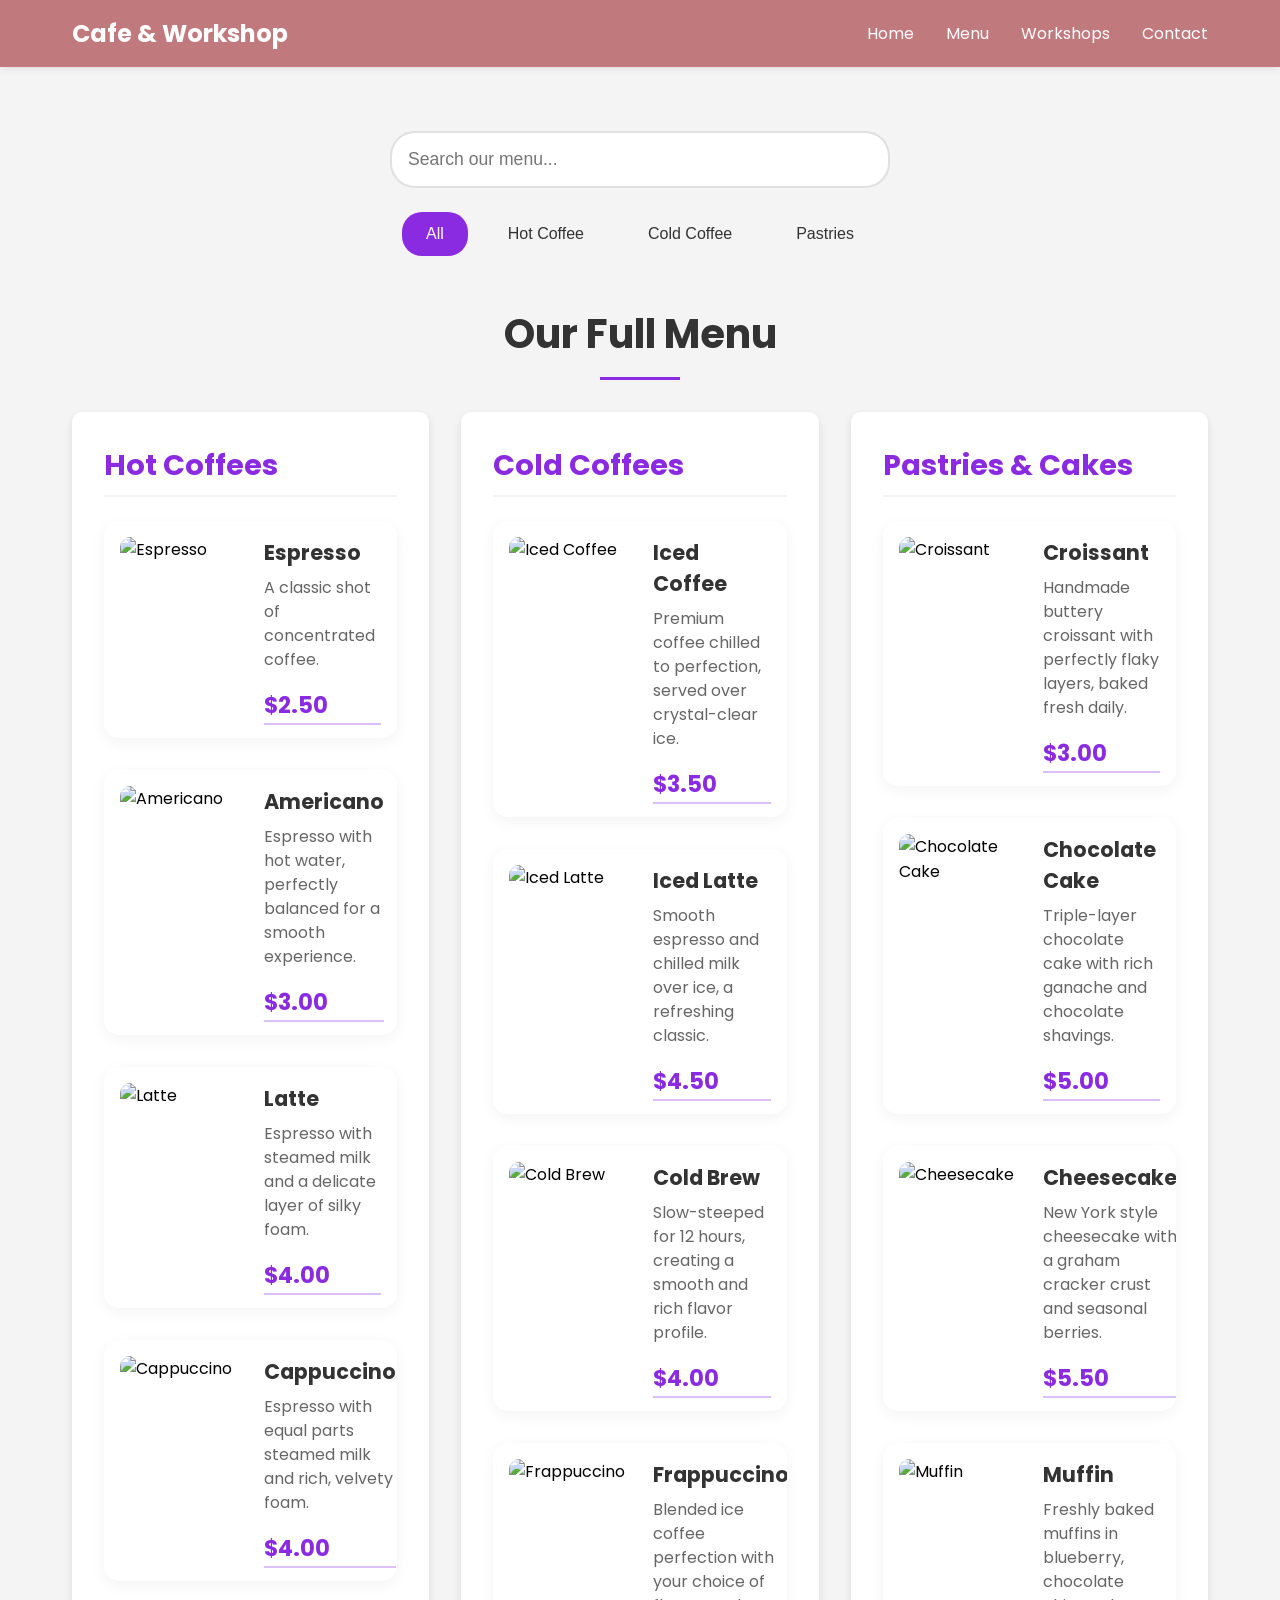
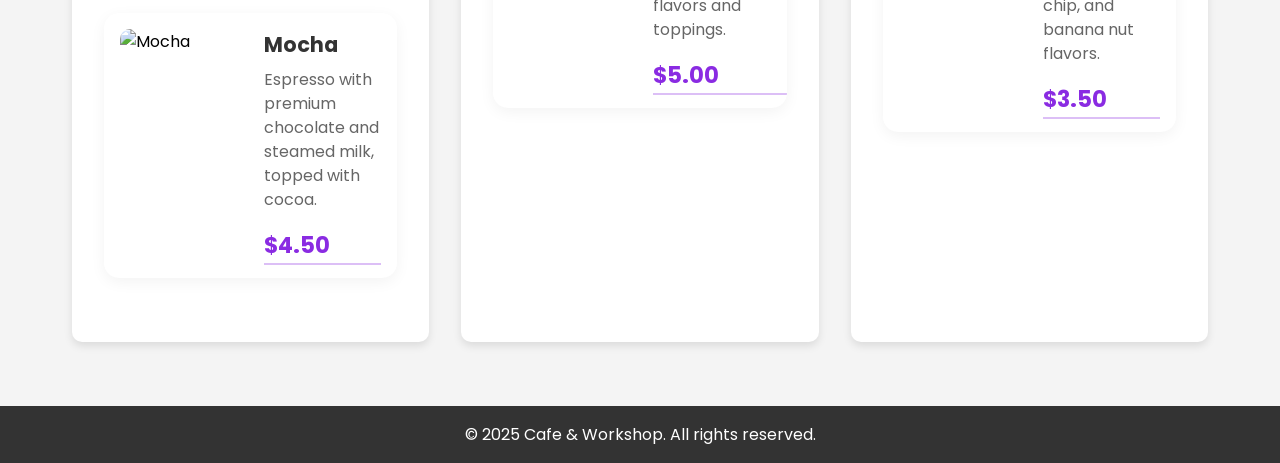
==== menu.html @ 220d81ff "first commit" ====
<!DOCTYPE html>
<html lang="en">
<head>
    <meta charset="UTF-8">
    <meta name="viewport" content="width=device-width, initial-scale=1.0">
    <meta name="description" content="Explore our delicious menu featuring artisanal coffee, refreshing beverages, and homemade pastries. From espresso to cold brew, we have something for every coffee lover.">
    <title>Our Menu - Cafe & Workshop</title>
    <link rel="stylesheet" href="styles.css">
    <link rel="preconnect" href="https://fonts.googleapis.com">
    <link rel="preconnect" href="https://fonts.gstatic.com" crossorigin>
    <link href="https://fonts.googleapis.com/css2?family=Poppins:wght@400;500;600;700&display=swap" rel="stylesheet">
    <link rel="icon" type="image/x-icon" href="source/favicon.ico">
</head>
<body>
    <header>
        <nav>
            <div class="logo">
                <a href="index.html">Cafe & Workshop</a>
            </div>
            <ul>
                <li><a href="index.html">Home</a></li>
                <li><a href="menu.html">Menu</a></li>
                <li><a href="index.html#workshops">Workshops</a></li>
                <li><a href="contact.html">Contact</a></li>
            </ul>
            <button class="hamburger" aria-label="Toggle menu" aria-expanded="false">
                <div class="line"></div>
                <div class="line"></div>
                <div class="line"></div>
            </button>
        </nav>
    </header>

    <main>
        <section class="menu-page">
            <div class="menu-search">
                <input type="text" id="menuSearch" placeholder="Search our menu...">
                <div class="menu-filters">
                    <button class="filter-btn active" data-category="all">All</button>
                    <button class="filter-btn" data-category="hot-coffee">Hot Coffee</button>
                    <button class="filter-btn" data-category="cold-coffee">Cold Coffee</button>
                    <button class="filter-btn" data-category="pastries">Pastries</button>
                </div>
            </div>
            <h2>Our Full Menu</h2>
            <div class="menu-grid">
                <div class="menu-category" data-category="hot-coffee">
                    <h3>Hot Coffees</h3>
                    <div class="menu-item">
                        <div class="menu-item-image">
                            <img src="https://images.unsplash.com/photo-1510707577719-ae7c14805e3a?w=400&q=80" alt="Espresso">
                        </div>
                        <div class="menu-item-content">
                            <h4>Espresso</h4>
                            <p>A classic shot of concentrated coffee.</p>
                            <span class="price">$2.50</span>
                        </div>
                    </div>
                    <div class="menu-item">
                        <div class="menu-item-image">
                            <img src="https://images.unsplash.com/photo-1580661869408-55ab23f2ca6e?w=400&q=80" alt="Americano">
                        </div>
                        <div class="menu-item-content">
                            <h4>Americano</h4>
                            <p>Espresso with hot water, perfectly balanced for a smooth experience.</p>
                            <span class="price">$3.00</span>
                        </div>
                    </div>
                    <div class="menu-item">
                        <div class="menu-item-image">
                            <img src="https://images.unsplash.com/photo-1570968915860-54d5c301fa9f?w=400&q=80" alt="Latte">
                        </div>
                        <div class="menu-item-content">
                            <h4>Latte</h4>
                            <p>Espresso with steamed milk and a delicate layer of silky foam.</p>
                            <span class="price">$4.00</span>
                        </div>
                    </div>
                    <div class="menu-item">
                        <div class="menu-item-image">
                            <img src="https://images.unsplash.com/photo-1534778101976-62847782c213?w=400&q=80" alt="Cappuccino">
                        </div>
                        <div class="menu-item-content">
                            <h4>Cappuccino</h4>
                            <p>Espresso with equal parts steamed milk and rich, velvety foam.</p>
                            <span class="price">$4.00</span>
                        </div>
                    </div>
                    <div class="menu-item">
                        <div class="menu-item-image">
                            <img src="https://images.unsplash.com/photo-1578631473079-e0208df2df9e?w=400&q=80" alt="Mocha">
                        </div>
                        <div class="menu-item-content">
                            <h4>Mocha</h4>
                            <p>Espresso with premium chocolate and steamed milk, topped with cocoa.</p>
                            <span class="price">$4.50</span>
                        </div>
                    </div>
                </div>

                <div class="menu-category" data-category="cold-coffee">
                    <h3>Cold Coffees</h3>
                    <div class="menu-item">
                        <div class="menu-item-image">
                            <img src="https://images.unsplash.com/photo-1517959105821-eaf2591984ca?w=400&q=80" alt="Iced Coffee">
                        </div>
                        <div class="menu-item-content">
                            <h4>Iced Coffee</h4>
                            <p>Premium coffee chilled to perfection, served over crystal-clear ice.</p>
                            <span class="price">$3.50</span>
                        </div>
                    </div>
                    <div class="menu-item">
                        <div class="menu-item-image">
                            <img src="https://images.unsplash.com/photo-1578324927429-3a33f906e500?w=400&q=80" alt="Iced Latte">
                        </div>
                        <div class="menu-item-content">
                            <h4>Iced Latte</h4>
                            <p>Smooth espresso and chilled milk over ice, a refreshing classic.</p>
                            <span class="price">$4.50</span>
                        </div>
                    </div>
                    <div class="menu-item">
                        <div class="menu-item-image">
                            <img src="https://images.unsplash.com/photo-1461023058943-07fcbe16d735?w=400&q=80" alt="Cold Brew">
                        </div>
                        <div class="menu-item-content">
                            <h4>Cold Brew</h4>
                            <p>Slow-steeped for 12 hours, creating a smooth and rich flavor profile.</p>
                            <span class="price">$4.00</span>
                        </div>
                    </div>
                    <div class="menu-item">
                        <div class="menu-item-image">
                            <img src="https://images.unsplash.com/photo-1586917049334-b95936c9f449?w=400&q=80" alt="Frappuccino">
                        </div>
                        <div class="menu-item-content">
                            <h4>Frappuccino</h4>
                            <p>Blended ice coffee perfection with your choice of flavors and toppings.</p>
                            <span class="price">$5.00</span>
                        </div>
                    </div>
                </div>

                <div class="menu-category" data-category="pastries">
                    <h3>Pastries & Cakes</h3>
                    <div class="menu-item">
                        <div class="menu-item-image">
                            <img src="https://images.unsplash.com/photo-1555507036-ab1f4038808a?w=400&q=80" alt="Croissant">
                        </div>
                        <div class="menu-item-content">
                            <h4>Croissant</h4>
                            <p>Handmade buttery croissant with perfectly flaky layers, baked fresh daily.</p>
                            <span class="price">$3.00</span>
                        </div>
                    </div>
                    <div class="menu-item">
                        <div class="menu-item-image">
                            <img src="https://images.unsplash.com/photo-1578985545062-69928b1d9587?w=400&q=80" alt="Chocolate Cake">
                        </div>
                        <div class="menu-item-content">
                            <h4>Chocolate Cake</h4>
                            <p>Triple-layer chocolate cake with rich ganache and chocolate shavings.</p>
                            <span class="price">$5.00</span>
                        </div>
                    </div>
                    <div class="menu-item">
                        <div class="menu-item-image">
                            <img src="https://images.unsplash.com/photo-1533134242443-d4fd215305ad?w=400&q=80" alt="Cheesecake">
                        </div>
                        <div class="menu-item-content">
                            <h4>Cheesecake</h4>
                            <p>New York style cheesecake with a graham cracker crust and seasonal berries.</p>
                            <span class="price">$5.50</span>
                        </div>
                    </div>
                    <div class="menu-item">
                        <div class="menu-item-image">
                            <img src="https://images.unsplash.com/photo-1607958996333-41783c11a63c?w=400&q=80" alt="Muffin">
                        </div>
                        <div class="menu-item-content">
                            <h4>Muffin</h4>
                            <p>Freshly baked muffins in blueberry, chocolate chip, and banana nut flavors.</p>
                            <span class="price">$3.50</span>
                        </div>
                    </div>
                </div>
            </div>
        </section>
    </main>

    <footer>
        <p>&copy; 2025 Cafe & Workshop. All rights reserved.</p>
    </footer>

    <script src="script.js"></script>
</body>
</html>
---- styles.css ----
/* General Styles */
body {
    font-family: 'Poppins', sans-serif;
    margin: 0;
    background-color: #f4f4f4;
}

* {
    margin: 0;
    padding: 0;
    box-sizing: border-box;
}
/* Menu Page */
.menu-page {
    padding: 4rem 2rem;
    max-width: 1200px;
    margin: 0 auto;
}

.menu-search {
    text-align: center;
    margin-bottom: 3rem;
}

#menuSearch {
    width: 100%;
    max-width: 500px;
    padding: 1rem;
    border: 2px solid #e0e0e0;
    border-radius: 25px;
    font-size: 1.1rem;
    margin-bottom: 1.5rem;
    transition: all 0.3s ease;
}

#menuSearch:focus {
    outline: none;
    border-color: #8A2BE2;
    box-shadow: 0 0 10px rgba(138, 43, 226, 0.2);
}

.menu-filters {
    display: flex;
    justify-content: center;
    gap: 1rem;
    flex-wrap: wrap;
    margin-bottom: 2rem;
}

.filter-btn {
    padding: 0.8rem 1.5rem;
    border: none;
    border-radius: 20px;
    background: #f4f4f4;
    color: #333;
    font-size: 1rem;
    cursor: pointer;
    transition: all 0.3s ease;
}

.filter-btn:hover {
    background: #e0e0e0;
}

.filter-btn.active {
    background: #8A2BE2;
    color: white;
}

.menu-page h2 {
    text-align: center;
    font-size: 2.5rem;
    margin-bottom: 2rem;
    color: #333;
    position: relative;
    padding-bottom: 1rem;
}

.menu-page h2::after {
    content: '';
    position: absolute;
    bottom: 0;
    left: 50%;
    transform: translateX(-50%);
    width: 80px;
    height: 3px;
    background: #8A2BE2;
}

.menu-grid {
    display: grid;
    grid-template-columns: repeat(auto-fit, minmax(300px, 1fr));
    gap: 2rem;
}

.menu-category {
    background-color: white;
    padding: 2rem;
    border-radius: 10px;
    box-shadow: 0 4px 8px rgba(0, 0, 0, 0.1);
}

.menu-category h3 {
    font-size: 1.8rem;
    color: #8A2BE2; /* Purple */
    margin-bottom: 1.5rem;
    border-bottom: 2px solid #f4f4f4;
    padding-bottom: 0.5rem;
}

.menu-item {
    display: flex;
    gap: 1.5rem;
    margin-bottom: 2rem;
    padding: 1rem;
    background: white;
    border-radius: 15px;
    box-shadow: 0 4px 15px rgba(0, 0, 0, 0.05);
    transition: all 0.5s ease, opacity 0.6s ease-out, transform 0.6s ease-out;
    position: relative;
    overflow: hidden;
    opacity: 1;
    transform: translateY(0);
}

.menu-item:hover {
    transform: translateY(-5px);
    box-shadow: 0 8px 25px rgba(0, 0, 0, 0.1);
}

.menu-item-image {
    flex: 0 0 120px;
    height: 120px;
    border-radius: 10px;
    overflow: hidden;
}

.menu-item-image img {
    width: 100%;
    height: 100%;
    object-fit: cover;
    transition: transform 0.3s ease;
}

.menu-item:hover .menu-item-image img {
    transform: scale(1.1);
}

.menu-item-content {
    flex: 1;
    display: flex;
    flex-direction: column;
    justify-content: center;
}

.menu-item h4 {
    font-size: 1.3rem;
    margin: 0 0 0.5rem 0;
    color: #333;
}

.menu-item p {
    font-size: 1rem;
    color: #666;
    margin: 0 0 1rem 0;
    line-height: 1.5;
}

.price {
    font-size: 1.4rem;
    font-weight: bold;
    color: #8A2BE2;
    position: relative;
    display: inline-block;
}

.price::before {
    content: '';
    position: absolute;
    bottom: -3px;
    left: 0;
    width: 100%;
    height: 2px;
    background: rgba(138, 43, 226, 0.3);
}

/* Header */
header {
    background-color: #C07A7E;
    color: white;
    padding: 1rem 0;
    box-shadow: 0 2px 6px rgba(0,0,0,0.08);
    position: sticky;
    top: 0;
    z-index: 1000;
    backdrop-filter: blur(6px);
}

nav {
    display: flex;
    justify-content: space-between;
    align-items: center;
    max-width: 1200px;
    margin: 0 auto;
    padding: 0 2rem;
}

.logo a {
    color: white;
    text-decoration: none;
    font-size: 1.5rem;
    font-weight: bold;
}

nav ul {
    list-style: none;
    margin: 0;
    padding: 0;
    display: flex;
}

nav ul li {
    margin-left: 2rem;
}

nav ul li a {
    color: white;
    text-decoration: none;
    font-size: 1rem;
    position: relative;
    transition: color 0.3s ease;
}

nav ul li a::after {
    content: '';
    position: absolute;
    width: 100%;
    transform: scaleX(0);
    height: 2px;
    bottom: -5px;
    left: 0;
    background-color: #FFA500;
    transform-origin: bottom right;
    transition: transform 0.3s ease-out;
}

nav ul li a:hover::after {
    transform: scaleX(1);
    transform-origin: bottom left;
}

.hamburger {
    display: none;
    cursor: pointer;
    background: none;
    border: none;
    padding: 0;
    margin: 0;
}

.hamburger .line {
    width: 25px;
    height: 3px;
    background-color: white;
    margin: 5px 0;
    transition: all 0.3s ease;
}

.hamburger.active .line:nth-child(1) {
    transform: translateY(8px) rotate(45deg);
}

.hamburger.active .line:nth-child(2) {
    opacity: 0;
}

.hamburger.active .line:nth-child(3) {
    transform: translateY(-8px) rotate(-45deg);
}

/* Hero Section */
.hero {
    position: relative;
    background-image: url('https://via.placeholder.com/1920x1080.png?text=Your+Hero+Image+Here');
    background-size: cover;
    background-position: center;
    color: white;
    text-align: left;
    padding: 8rem 0;
    overflow: hidden;
    
    
}

.hero-overlay {
    position: absolute;
    top: 0;
    left: 0;
    width: 100%;
    height: 100%;
    background-color: rgba(0, 0, 0, 0.5);
}

.hero-content {
    position: relative;
    margin: 0 auto;
    animation: fadeIn 1.5s ease-in-out;
}

@media (min-width: 768px) {
    .hero-content {
    max-width: 800px;
    margin: 0 auto;
    animation: fadeIn 1.5s ease-in-out;
    }
}

@keyframes fadeIn {
    from {
        opacity: 0;
        transform: translateY(20px);
    }
    to {
        opacity: 1;
        transform: translateY(0);
    }
}

.hero h1 {
    font-size: 4rem;
    margin-bottom: 1rem;
}

.hero p {
    font-size: 1.5rem;
    margin-bottom: 2.5rem;
}

.hero-buttons {
    display: flex;
    justify-content: center;
    gap: 1rem;
}

.cta-button {
    background-color: #FFA500; /* Orange */
    color: white;
    padding: 1rem 2rem;
    text-decoration: none;
    border-radius: 5px;
    font-size: 1.1rem;
    transition: background-color 0.3s ease;
    border: 2px solid transparent;
}

.cta-button:hover {
    background-color: #e69500;
}

.cta-button.secondary {
    background-color: transparent;
    border: 2px solid #FFA500; /* Orange */
}

.cta-button.secondary:hover {
    background-color: #FFA500;
}

/* Menu Section */
.menu {
    padding: 4rem 2rem;
    text-align: center;
}

.menu h2 {
    font-size: 2.5rem;
    margin-bottom: 2rem;
    color: #333;
}

.menu-container {
    display: flex;
    justify-content: center;
    gap: 2rem;
    flex-wrap: wrap;
}

.card {
    background-color: white;
    border-radius: 10px;
    box-shadow: 0 4px 8px rgba(0, 0, 0, 0.1);
    overflow: hidden;
    width: 300px;
    transition: transform 0.3s ease, box-shadow 0.3s ease;
    opacity: 0;
    transform: translateY(50px);
    transition: opacity 0.6s ease-out, transform 0.6s ease-out;
}

.card.visible {
    opacity: 1;
    transform: translateY(0);
}

.card:hover {
    transform: translateY(-10px);
    box-shadow: 0 8px 16px rgba(0, 0, 0, 0.2);
}

.card img {
    width: 100%;
    height: 200px;
    object-fit: cover;
}

.card h3 {
    font-size: 1.5rem;
    margin: 1rem 0;
    color: #8A2BE2; /* Purple */
}

.card p {
    font-size: 1rem;
    padding: 0 1rem 1rem;
    color: #666;
}

.workshops {
    padding: 4rem 2rem;
    text-align: center;
    background-color: #fff;
}

.workshops h2 {
    font-size: 2.5rem;
    margin-bottom: 2rem;
    color: #333;
}

.workshop-container {
    display: flex;
    justify-content: center;
    gap: 2rem;
    flex-wrap: wrap;
}

.contact-page {
    padding: 4rem 2rem;
    max-width: 1200px;
    margin: 0 auto;
}

.contact-page h2 {
    text-align: center;
    font-size: 2.5rem;
    margin-bottom: 2rem;
    color: #333;
}

.contact-container {
    display: grid;
    grid-template-columns: 1fr 1fr;
    gap: 2rem;
    background-color: white;
    padding: 2rem;
    border-radius: 10px;
    box-shadow: 0 4px 8px rgba(0, 0, 0, 0.1);
}

.contact-info h3 {
    font-size: 1.8rem;
    color: #8A2BE2; /* Purple */
    margin-bottom: 1rem;
}

.contact-info p {
    font-size: 1.1rem;
    color: #666;
    margin-bottom: 1.5rem;
}

.contact-form form {
    display: flex;
    flex-direction: column;
}

.contact-form input,
.contact-form textarea {
    padding: 1rem;
    margin-bottom: 1rem;
    border: 1px solid #ccc;
    border-radius: 5px;
    font-size: 1rem;
    font-family: 'Poppins', sans-serif;
}

.contact-form textarea {
    resize: vertical;
}

.contact-form button {
    width: 100%;
    margin-top: 1rem;
}

.contact-form button:hover {
    background-color: #e69500;
    transform: translateY(-2px);
    box-shadow: 0 4px 8px rgba(0, 0, 0, 0.1);
}

/* Form validation styles */
.contact-form input:invalid,
.contact-form textarea:invalid {
    border-color: #ff4444;
}

.contact-form .error-message {
    color: #ff4444;
    font-size: 0.9rem;
    margin-top: -0.5rem;
    margin-bottom: 1rem;
    display: none;
}

/* Footer */
footer {
    background-color: #333;
    color: white;
    text-align: center;
    padding: 1rem 0;
}

/* Media Queries */
@media (max-width: 768px) {
    nav ul {
        display: none;
        flex-direction: column;
        background-color: #C07A7E;
        position: absolute;
        top: 70px;
        left: 0;
        width: 100%;
        padding: 1rem 0;
    }

    nav ul.active {
        display: flex;
    }

    nav ul li {
        margin: 1rem 0;
        text-align: center;
    }

    .hamburger {
        display: block;
    }

    .hero h1 {
        font-size: 2.5rem;
    }

    .hero p {
        font-size: 1.2rem;
    }

    .menu-container {
        flex-direction: column;
        align-items: center;
    }
}
/*
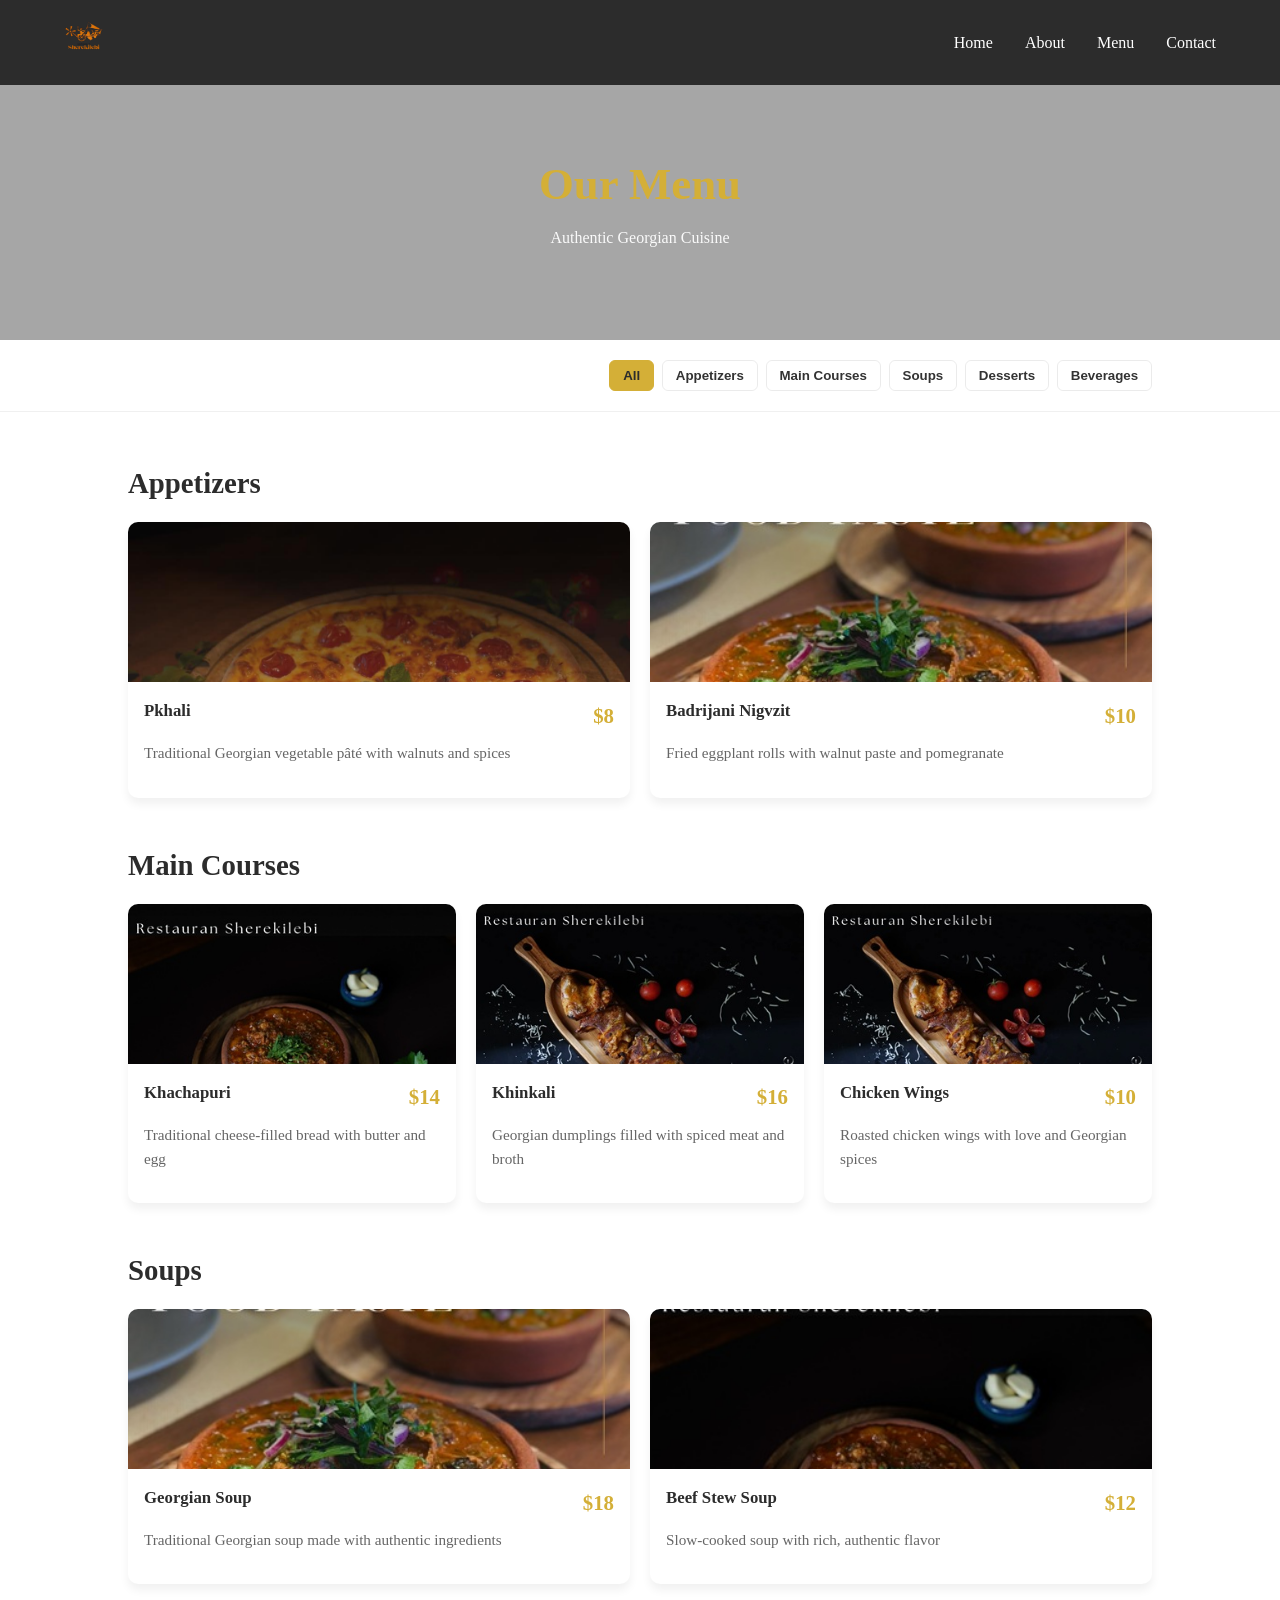
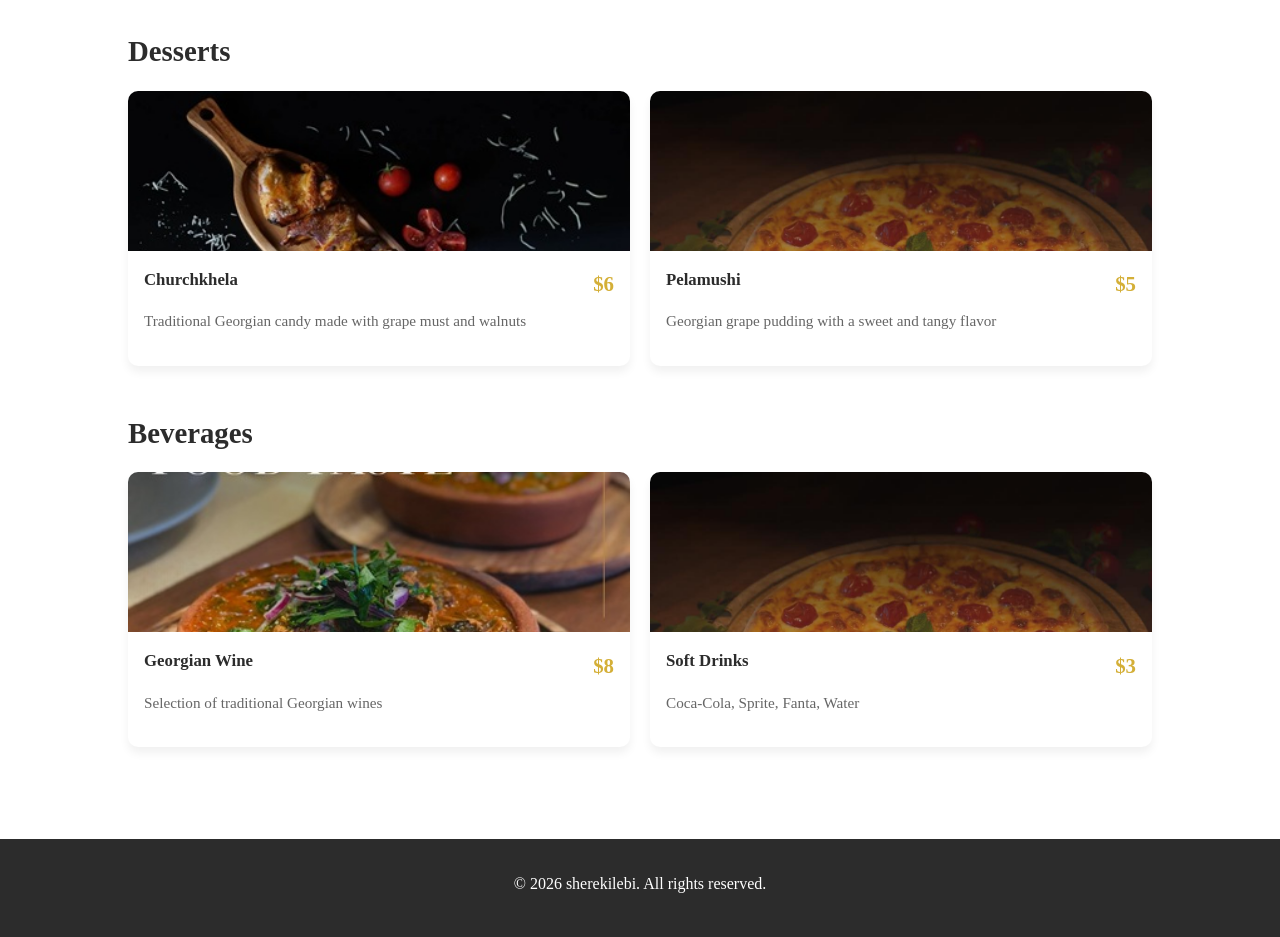
==== commit 28c4cf14: "added new sections" ====
--- a/menu.html
+++ b/menu.html
@@ -3,196 +3,204 @@
 <head>
     <meta charset="UTF-8">
     <meta name="viewport" content="width=device-width, initial-scale=1.0">
-    <meta name="description" content="Explore our delicious menu featuring artisanal coffee, refreshing beverages, and homemade pastries. From espresso to cold brew, we have something for every coffee lover.">
-    <title>Our Menu - Cafe & Workshop</title>
-    <link rel="stylesheet" href="styles.css">
-    <link rel="preconnect" href="https://fonts.googleapis.com">
-    <link rel="preconnect" href="https://fonts.gstatic.com" crossorigin>
-    <link href="https://fonts.googleapis.com/css2?family=Poppins:wght@400;500;600;700&display=swap" rel="stylesheet">
-    <link rel="icon" type="image/x-icon" href="source/favicon.ico">
+    <title>Menu - sherekilebi</title>
+    <link rel="stylesheet" href="style.css">
+    <link rel="stylesheet" href="menu-style.css">
+    <link rel="icon" type="image/png" sizes="32x32" href="./source/logo-transperent.png">
 </head>
 <body>
-    <header>
-        <nav>
-            <div class="logo">
-                <a href="index.html">Cafe & Workshop</a>
-            </div>
-            <ul>
-                <li><a href="index.html">Home</a></li>
-                <li><a href="menu.html">Menu</a></li>
-                <li><a href="index.html#workshops">Workshops</a></li>
-                <li><a href="contact.html">Contact</a></li>
-            </ul>
-            <button class="hamburger" aria-label="Toggle menu" aria-expanded="false">
-                <div class="line"></div>
-                <div class="line"></div>
-                <div class="line"></div>
-            </button>
+    <nav>
+        <div class="logo"><img src="./source/logo-transperent.png" alt="sherekilebi"></div>
+        <ul>
+            <li><a href="index.html#home">Home</a></li>
+            <li><a href="index.html#about">About</a></li>
+            <li><a href="menu.html">Menu</a></li>
+            <li><a href="index.html#contact">Contact</a></li>
+        </ul>
+    </nav>
+
+    <section class="menu-hero">
+        <h1>Our Menu</h1>
+        <p>Authentic Georgian Cuisine</p>
+    </section>
+
+    <div class="menu-toc">
+        <nav class="toc-nav">
+            <a href="#appetizers">Appetizers</a>
+            <a href="#main-courses">Main Courses</a>
+            <a href="#soups">Soups</a>
+            <a href="#desserts">Desserts</a>
+            <a href="#beverages">Beverages</a>
         </nav>
-    </header>
-
-    <main>
-        <section class="menu-page">
-            <div class="menu-search">
-                <input type="text" id="menuSearch" placeholder="Search our menu...">
-                <div class="menu-filters">
-                    <button class="filter-btn active" data-category="all">All</button>
-                    <button class="filter-btn" data-category="hot-coffee">Hot Coffee</button>
-                    <button class="filter-btn" data-category="cold-coffee">Cold Coffee</button>
-                    <button class="filter-btn" data-category="pastries">Pastries</button>
-                </div>
-            </div>
-            <h2>Our Full Menu</h2>
-            <div class="menu-grid">
-                <div class="menu-category" data-category="hot-coffee">
-                    <h3>Hot Coffees</h3>
-                    <div class="menu-item">
-                        <div class="menu-item-image">
-                            <img src="https://images.unsplash.com/photo-1510707577719-ae7c14805e3a?w=400&q=80" alt="Espresso">
-                        </div>
-                        <div class="menu-item-content">
-                            <h4>Espresso</h4>
-                            <p>A classic shot of concentrated coffee.</p>
-                            <span class="price">$2.50</span>
-                        </div>
-                    </div>
-                    <div class="menu-item">
-                        <div class="menu-item-image">
-                            <img src="https://images.unsplash.com/photo-1580661869408-55ab23f2ca6e?w=400&q=80" alt="Americano">
-                        </div>
-                        <div class="menu-item-content">
-                            <h4>Americano</h4>
-                            <p>Espresso with hot water, perfectly balanced for a smooth experience.</p>
-                            <span class="price">$3.00</span>
-                        </div>
-                    </div>
-                    <div class="menu-item">
-                        <div class="menu-item-image">
-                            <img src="https://images.unsplash.com/photo-1570968915860-54d5c301fa9f?w=400&q=80" alt="Latte">
-                        </div>
-                        <div class="menu-item-content">
-                            <h4>Latte</h4>
-                            <p>Espresso with steamed milk and a delicate layer of silky foam.</p>
-                            <span class="price">$4.00</span>
-                        </div>
-                    </div>
-                    <div class="menu-item">
-                        <div class="menu-item-image">
-                            <img src="https://images.unsplash.com/photo-1534778101976-62847782c213?w=400&q=80" alt="Cappuccino">
-                        </div>
-                        <div class="menu-item-content">
-                            <h4>Cappuccino</h4>
-                            <p>Espresso with equal parts steamed milk and rich, velvety foam.</p>
-                            <span class="price">$4.00</span>
-                        </div>
-                    </div>
-                    <div class="menu-item">
-                        <div class="menu-item-image">
-                            <img src="https://images.unsplash.com/photo-1578631473079-e0208df2df9e?w=400&q=80" alt="Mocha">
-                        </div>
-                        <div class="menu-item-content">
-                            <h4>Mocha</h4>
-                            <p>Espresso with premium chocolate and steamed milk, topped with cocoa.</p>
-                            <span class="price">$4.50</span>
-                        </div>
-                    </div>
-                </div>
-
-                <div class="menu-category" data-category="cold-coffee">
-                    <h3>Cold Coffees</h3>
-                    <div class="menu-item">
-                        <div class="menu-item-image">
-                            <img src="https://images.unsplash.com/photo-1517959105821-eaf2591984ca?w=400&q=80" alt="Iced Coffee">
-                        </div>
-                        <div class="menu-item-content">
-                            <h4>Iced Coffee</h4>
-                            <p>Premium coffee chilled to perfection, served over crystal-clear ice.</p>
-                            <span class="price">$3.50</span>
-                        </div>
-                    </div>
-                    <div class="menu-item">
-                        <div class="menu-item-image">
-                            <img src="https://images.unsplash.com/photo-1578324927429-3a33f906e500?w=400&q=80" alt="Iced Latte">
-                        </div>
-                        <div class="menu-item-content">
-                            <h4>Iced Latte</h4>
-                            <p>Smooth espresso and chilled milk over ice, a refreshing classic.</p>
-                            <span class="price">$4.50</span>
-                        </div>
-                    </div>
-                    <div class="menu-item">
-                        <div class="menu-item-image">
-                            <img src="https://images.unsplash.com/photo-1461023058943-07fcbe16d735?w=400&q=80" alt="Cold Brew">
-                        </div>
-                        <div class="menu-item-content">
-                            <h4>Cold Brew</h4>
-                            <p>Slow-steeped for 12 hours, creating a smooth and rich flavor profile.</p>
-                            <span class="price">$4.00</span>
-                        </div>
-                    </div>
-                    <div class="menu-item">
-                        <div class="menu-item-image">
-                            <img src="https://images.unsplash.com/photo-1586917049334-b95936c9f449?w=400&q=80" alt="Frappuccino">
-                        </div>
-                        <div class="menu-item-content">
-                            <h4>Frappuccino</h4>
-                            <p>Blended ice coffee perfection with your choice of flavors and toppings.</p>
-                            <span class="price">$5.00</span>
-                        </div>
-                    </div>
-                </div>
-
-                <div class="menu-category" data-category="pastries">
-                    <h3>Pastries & Cakes</h3>
-                    <div class="menu-item">
-                        <div class="menu-item-image">
-                            <img src="https://images.unsplash.com/photo-1555507036-ab1f4038808a?w=400&q=80" alt="Croissant">
-                        </div>
-                        <div class="menu-item-content">
-                            <h4>Croissant</h4>
-                            <p>Handmade buttery croissant with perfectly flaky layers, baked fresh daily.</p>
-                            <span class="price">$3.00</span>
-                        </div>
-                    </div>
-                    <div class="menu-item">
-                        <div class="menu-item-image">
-                            <img src="https://images.unsplash.com/photo-1578985545062-69928b1d9587?w=400&q=80" alt="Chocolate Cake">
-                        </div>
-                        <div class="menu-item-content">
-                            <h4>Chocolate Cake</h4>
-                            <p>Triple-layer chocolate cake with rich ganache and chocolate shavings.</p>
-                            <span class="price">$5.00</span>
-                        </div>
-                    </div>
-                    <div class="menu-item">
-                        <div class="menu-item-image">
-                            <img src="https://images.unsplash.com/photo-1533134242443-d4fd215305ad?w=400&q=80" alt="Cheesecake">
-                        </div>
-                        <div class="menu-item-content">
-                            <h4>Cheesecake</h4>
-                            <p>New York style cheesecake with a graham cracker crust and seasonal berries.</p>
-                            <span class="price">$5.50</span>
-                        </div>
-                    </div>
-                    <div class="menu-item">
-                        <div class="menu-item-image">
-                            <img src="https://images.unsplash.com/photo-1607958996333-41783c11a63c?w=400&q=80" alt="Muffin">
-                        </div>
-                        <div class="menu-item-content">
-                            <h4>Muffin</h4>
-                            <p>Freshly baked muffins in blueberry, chocolate chip, and banana nut flavors.</p>
-                            <span class="price">$3.50</span>
-                        </div>
-                    </div>
-                </div>
-            </div>
-        </section>
-    </main>
+    </div>
+
+    <section class="full-menu">
+        <div class="menu-category" id="appetizers">
+            <h2>Appetizers</h2>
+            <div class="menu-items">
+                <div class="menu-item">
+                    <div class="menu-card">
+                        <img src="./source/3menu.jpg" alt="Pkhali">
+                        <div class="menu-card-content">
+                            <div class="item-header">
+                                <h3>Pkhali</h3>
+                                <span class="price">$8</span>
+                            </div>
+                            <p>Traditional Georgian vegetable pâté with walnuts and spices</p>
+                        </div>
+                    </div>
+                </div>
+                <div class="menu-item">
+                    <div class="menu-card">
+                        <img src="./source/2menu.jpg" alt="Badrijani Nigvzit">
+                        <div class="menu-card-content">
+                            <div class="item-header">
+                                <h3>Badrijani Nigvzit</h3>
+                                <span class="price">$10</span>
+                            </div>
+                            <p>Fried eggplant rolls with walnut paste and pomegranate</p>
+                        </div>
+                    </div>
+                </div>
+            </div>
+        </div>
+
+        <div class="menu-category" id="main-courses">
+            <h2>Main Courses</h2>
+            <div class="menu-items">
+                <div class="menu-item">
+                    <div class="menu-card">
+                        <img src="./source/menu.jpg" alt="Khachapuri">
+                        <div class="menu-card-content">
+                            <div class="item-header">
+                                <h3>Khachapuri</h3>
+                                <span class="price">$14</span>
+                            </div>
+                            <p>Traditional cheese-filled bread with butter and egg</p>
+                        </div>
+                    </div>
+                </div>
+                <div class="menu-item">
+                    <div class="menu-card">
+                        <img src="./source/1menu.jpg" alt="Khinkali">
+                        <div class="menu-card-content">
+                            <div class="item-header">
+                                <h3>Khinkali</h3>
+                                <span class="price">$16</span>
+                            </div>
+                            <p>Georgian dumplings filled with spiced meat and broth</p>
+                        </div>
+                    </div>
+                </div>
+                <div class="menu-item">
+                    <div class="menu-card">
+                        <img src="./source/1menu.jpg" alt="Chicken Wings">
+                        <div class="menu-card-content">
+                            <div class="item-header">
+                                <h3>Chicken Wings</h3>
+                                <span class="price">$10</span>
+                            </div>
+                            <p>Roasted chicken wings with love and Georgian spices</p>
+                        </div>
+                    </div>
+                </div>
+            </div>
+        </div>
+
+        <div class="menu-category" id="soups">
+            <h2>Soups</h2>
+            <div class="menu-items">
+                <div class="menu-item">
+                    <div class="menu-card">
+                        <img src="./source/2menu.jpg" alt="Georgian Soup">
+                        <div class="menu-card-content">
+                            <div class="item-header">
+                                <h3>Georgian Soup</h3>
+                                <span class="price">$18</span>
+                            </div>
+                            <p>Traditional Georgian soup made with authentic ingredients</p>
+                        </div>
+                    </div>
+                </div>
+                <div class="menu-item">
+                    <div class="menu-card">
+                        <img src="./source/menu.jpg" alt="Beef Stew Soup">
+                        <div class="menu-card-content">
+                            <div class="item-header">
+                                <h3>Beef Stew Soup</h3>
+                                <span class="price">$12</span>
+                            </div>
+                            <p>Slow-cooked soup with rich, authentic flavor</p>
+                        </div>
+                    </div>
+                </div>
+            </div>
+        </div>
+
+        <div class="menu-category" id="desserts">
+            <h2>Desserts</h2>
+            <div class="menu-items">
+                <div class="menu-item">
+                    <div class="menu-card">
+                        <img src="./source/1menu.jpg" alt="Churchkhela">
+                        <div class="menu-card-content">
+                            <div class="item-header">
+                                <h3>Churchkhela</h3>
+                                <span class="price">$6</span>
+                            </div>
+                            <p>Traditional Georgian candy made with grape must and walnuts</p>
+                        </div>
+                    </div>
+                </div>
+                <div class="menu-item">
+                    <div class="menu-card">
+                        <img src="./source/3menu.jpg" alt="Pelamushi">
+                        <div class="menu-card-content">
+                            <div class="item-header">
+                                <h3>Pelamushi</h3>
+                                <span class="price">$5</span>
+                            </div>
+                            <p>Georgian grape pudding with a sweet and tangy flavor</p>
+                        </div>
+                    </div>
+                </div>
+            </div>
+        </div>
+
+        <div class="menu-category" id="beverages">
+            <h2>Beverages</h2>
+            <div class="menu-items">
+                <div class="menu-item">
+                    <div class="menu-card">
+                        <img src="./source/2menu.jpg" alt="Georgian Wine">
+                        <div class="menu-card-content">
+                            <div class="item-header">
+                                <h3>Georgian Wine</h3>
+                                <span class="price">$8</span>
+                            </div>
+                            <p>Selection of traditional Georgian wines</p>
+                        </div>
+                    </div>
+                </div>
+                <div class="menu-item">
+                    <div class="menu-card">
+                        <img src="./source/3menu.jpg" alt="Soft Drinks">
+                        <div class="menu-card-content">
+                            <div class="item-header">
+                                <h3>Soft Drinks</h3>
+                                <span class="price">$3</span>
+                            </div>
+                            <p>Coca-Cola, Sprite, Fanta, Water</p>
+                        </div>
+                    </div>
+                </div>
+            </div>
+        </div>
+    </section>
 
     <footer>
-        <p>&copy; 2025 Cafe & Workshop. All rights reserved.</p>
+        <p>&copy; 2026 sherekilebi. All rights reserved.</p>
     </footer>
-
-    <script src="script.js"></script>
+    <script src="menu.js"></script>
 </body>
 </html>
--- a/style.css
+++ b/style.css
@@ -0,0 +1,284 @@
+* {
+    margin: 0;
+    padding: 0;
+    box-sizing: border-box;
+}
+
+html {
+    scroll-behavior: smooth;
+}
+
+body {
+    font-family: 'Georgia', serif;
+    line-height: 1.6;
+    color: #333;
+}
+
+nav {
+    background: #2c2c2c;
+    padding: 1rem 5%;
+    position: fixed;
+    width: 100%;
+    top: 0;
+    z-index: 100;
+    display: flex;
+    justify-content: space-between;
+    align-items: center;
+    transition: transform 0.3s ease;
+}
+
+nav.hidden {
+    transform: translateY(-100%);
+}
+
+nav .logo {
+    color: #d4af37;
+    font-size: 1.8rem;
+    font-weight: bold;
+}
+
+nav ul {
+    display: flex;
+    list-style: none;
+    gap: 2rem;
+}
+
+nav a {
+    color: #fff;
+    text-decoration: none;
+    transition: color 0.3s;
+}
+
+nav a:hover {
+    color: #d4af37;
+}
+.logo img {
+    height: 40px;
+}
+
+
+.hero {
+    height: 100vh;
+    background: linear-gradient(rgba(0,0,0,0.5), rgba(0,0,0,0.5)), url('https://images.unsplash.com/photo-1517248135467-4c7edcad34c4?w=1600') center/cover;
+    display: flex;
+    flex-direction: column;
+    justify-content: center;
+    align-items: center;
+    text-align: center;
+    color: #fff;
+    margin-top: 60px;
+}
+
+.hero h1 {
+    font-size: 4rem;
+    margin-bottom: 1rem;
+    color: #d4af37;
+}
+
+.hero p {
+    font-size: 1.5rem;
+    margin-bottom: 2rem;
+}
+
+.btn {
+    background: #d4af37;
+    color: #2c2c2c;
+    padding: 1rem 2rem;
+    text-decoration: none;
+    border-radius: 5px;
+    font-weight: bold;
+    transition: transform 0.3s;
+}
+
+.btn:hover {
+    transform: scale(1.05);
+}
+
+.about {
+    padding: 5rem 10%;
+    background: #f9f9f9;
+    text-align: center;
+}
+
+.about h2 {
+    font-size: 2.5rem;
+    margin-bottom: 1.5rem;
+    color: #2c2c2c;
+}
+
+.about p {
+    font-size: 1.1rem;
+    max-width: 800px;
+    margin: 0 auto;
+    color: #555;
+}
+
+.menu {
+    padding: 5rem 10%;
+    
+}
+
+.menu h2 {
+    font-size: 2.5rem;
+    text-align: center;
+    margin-bottom: 3rem;
+    color: #2c2c2c;
+}
+
+.menu-grid {
+    display: grid;
+    grid-template-columns: repeat(auto-fit, minmax(250px, 1fr));
+    gap: 2rem;
+}
+
+.menu-card {
+    background: #fff;
+    border-radius: 10px;
+    overflow: hidden;
+    box-shadow: 0 4px 6px rgba(0,0,0,0.1);
+    transition: transform 0.3s;
+    cursor: pointer;
+}
+
+.menu-card:hover {
+    transform: translateY(-10px);
+}
+
+.menu-card img {
+    width: 100%;
+    height: 200px;
+    object-fit: cover;
+}
+
+.menu-card-content {
+    padding: 1.5rem;
+}
+
+.menu-card h3 {
+    font-size: 1.5rem;
+    margin-bottom: 0.5rem;
+    color: #2c2c2c;
+}
+
+.menu-card p {
+    color: #666;
+    margin-bottom: 1rem;
+}
+
+.price {
+    color: #d4af37;
+    font-size: 1.3rem;
+    font-weight: bold;
+}
+
+.contact {
+    padding: 5rem 10%;
+    background: #f9f9f9;
+}
+
+.contact h2 {
+    font-size: 2.5rem;
+    text-align: center;
+    margin-bottom: 3rem;
+    color: #2c2c2c;
+}
+
+.contact-container {
+    display: grid;
+    grid-template-columns: 1fr 2fr;
+    gap: 2rem;
+    align-items: start;
+}
+
+.contact-info h3 {
+    font-size: 1.8rem;
+    margin-bottom: 1.5rem;
+    color: #2c2c2c;
+}
+
+.contact-info p {
+    font-size: 1.1rem;
+    margin-bottom: 1rem;
+    color: #555;
+}
+
+.map iframe {
+    border-radius: 10px;
+}
+
+footer {
+    background: #2c2c2c;
+    color: #fff;
+    text-align: center;
+    padding: 2rem;
+}
+
+footer p {
+    margin-bottom: 0.5rem;
+}
+
+.modal {
+    display: none;
+    position: fixed;
+    z-index: 1000;
+    left: 0;
+    top: 0;
+    width: 100%;
+    height: 100%;
+    background: rgba(0,0,0,0.9);
+    animation: fadeIn 0.3s;
+}
+
+.modal-content {
+    position: relative;
+    margin: auto;
+    padding: 0;
+    width: 90%;
+    max-width: 800px;
+    top: 50%;
+    transform: translateY(-50%);
+}
+
+.modal-content img {
+    width: 100%;
+    border-radius: 10px;
+}
+
+.close {
+    position: absolute;
+    top: 15px;
+    right: 35px;
+    color: #fff;
+    font-size: 40px;
+    font-weight: bold;
+    cursor: pointer;
+    z-index: 1001;
+}
+
+.close:hover {
+    color: #d4af37;
+}
+
+@keyframes fadeIn {
+    from { opacity: 0; }
+    to { opacity: 1; }
+}
+
+@media (max-width: 768px) {
+    .hero h1 {
+        font-size: 2.5rem;
+    }
+    
+    nav ul {
+        gap: 1rem;
+        font-size: 0.9rem;
+    }
+    
+    .contact-container {
+        grid-template-columns: 1fr;
+    }
+    
+    .logo img {
+        height: 35px;
+    }
+}
--- a/menu-style.css
+++ b/menu-style.css
@@ -0,0 +1,209 @@
+/* Menu page specific styles */
+
+:root { --nav-offset: 60px; }
+
+.menu-hero {
+    height: 280px;
+    background: linear-gradient(rgba(0,0,0,0.35), rgba(0,0,0,0.35)), url('https://images.unsplash.com/photo-1541592106381-3c8c1f5f1b60?w=1600') center/cover;
+    display: flex;
+    flex-direction: column;
+    justify-content: center;
+    align-items: center;
+    text-align: center;
+    color: #fff;
+    margin-top: 60px;
+}
+
+.menu-hero h1 {
+    font-size: 2.8rem;
+    color: #d4af37;
+    margin-bottom: 0.25rem;
+}
+
+.menu-hero p {
+    color: #fff;
+    opacity: 0.95;
+}
+
+.menu-hero, .menu-category { scroll-margin-top: calc(var(--nav-offset, 60px) + 10px); }
+
+.menu-toc {
+    padding: 1.25rem 10%;
+    background: #fff;
+    display: flex;
+    align-items: center;
+    gap: 1rem;
+    border-bottom: 1px solid rgba(0,0,0,0.06);
+    position: sticky;
+    top: var(--nav-offset, 60px);
+    z-index: 90;
+    flex-wrap: wrap;
+} 
+
+.toc-toggle {
+    background: #2c2c2c;
+    color: #fff;
+    border: none;
+    padding: 0.6rem 0.9rem;
+    border-radius: 6px;
+    font-size: 1rem;
+    cursor: pointer;
+}
+
+.toc-nav {
+    display: flex;
+    gap: 1rem;
+    align-items: center;
+    flex-wrap: wrap;
+}
+
+.toc-nav a {
+    color: #333;
+    text-decoration: none;
+    padding: 0.45rem 0.6rem;
+    border-radius: 6px;
+    transition: background 0.2s, color 0.2s;
+}
+
+.toc-nav a:hover {
+    background: #f3f3f3;
+    color: #111;
+}
+
+.category-buttons {
+    display: flex;
+    gap: 0.5rem;
+    align-items: center;
+    margin-left: auto;
+    flex-wrap: wrap;
+}
+
+.btn-cat {
+    background: transparent;
+    border: 1px solid rgba(0,0,0,0.08);
+    padding: 0.45rem 0.8rem;
+    border-radius: 6px;
+    cursor: pointer;
+    color: #333;
+    transition: all 0.2s;
+    font-weight: 600;
+}
+
+.btn-cat:hover {
+    transform: translateY(-2px);
+}
+
+.btn-cat.active {
+    background: #d4af37;
+    color: #2c2c2c;
+    border-color: #d4af37;
+}
+
+.full-menu {
+    padding: 3rem 10%;
+}
+
+.menu-category {
+    margin-bottom: 2.75rem;
+}
+
+.menu-category h2 {
+    font-size: 1.8rem;
+    color: #2c2c2c;
+    margin-bottom: 1rem;
+}
+
+.menu-items {
+    display: grid;
+    grid-template-columns: repeat(auto-fit, minmax(240px, 1fr));
+    gap: 1.25rem;
+}
+
+.menu-item {
+    background: transparent;
+    padding: 0;
+}
+
+.menu-card {
+    background: #fff;
+    border-radius: 10px;
+    overflow: hidden;
+    box-shadow: 0 6px 10px rgba(0,0,0,0.06);
+    transition: transform 0.25s, box-shadow 0.25s, opacity 0.25s;
+}
+
+.menu-card:hover {
+    transform: translateY(-6px);
+    box-shadow: 0 14px 20px rgba(0,0,0,0.08);
+}
+
+.menu-card img {
+    width: 100%;
+    height: 160px;
+    object-fit: cover;
+    display: block;
+    cursor: zoom-in;
+}
+
+.menu-card-content {
+    padding: 1rem;
+}
+
+.item-header {
+    display: flex;
+    justify-content: space-between;
+    align-items: center;
+    margin-bottom: 0.5rem;
+}
+
+.item-header h3 {
+    font-size: 1.05rem;
+    color: #2c2c2c;
+    text-transform: capitalize;
+}
+
+.item-header .price {
+    color: #d4af37;
+    font-weight: 700;
+}
+
+.menu-item p {
+    color: #666;
+    font-size: 0.95rem;
+}
+
+.menu-category.hidden {
+    display: none;
+}
+
+/* small utilities */
+.hidden { display: none !important; }
+/* 
+@media (max-width: 768px) {
+    .menu-hero h1 { font-size: 1.8rem; }
+    .category-buttons { margin-left: 0; width: 100%; gap: 0.4rem; }
+    .toc-nav { width: 100%; }
+    .menu-toc { padding: 0.75rem 6%; }
+}
+@media (max-width: 560px) {
+    .menu-toc {
+        flex-direction: column;
+        align-items: stretch;
+        gap: 0.5rem;
+    }
+
+    .toc-nav {
+        justify-content: center;
+    }
+
+    .category-buttons {
+        margin-left: 0;
+        justify-content: center;
+        width: 100%;
+    }
+
+    .btn-cat {
+        flex: 1;
+        text-align: center;
+    }
+} */
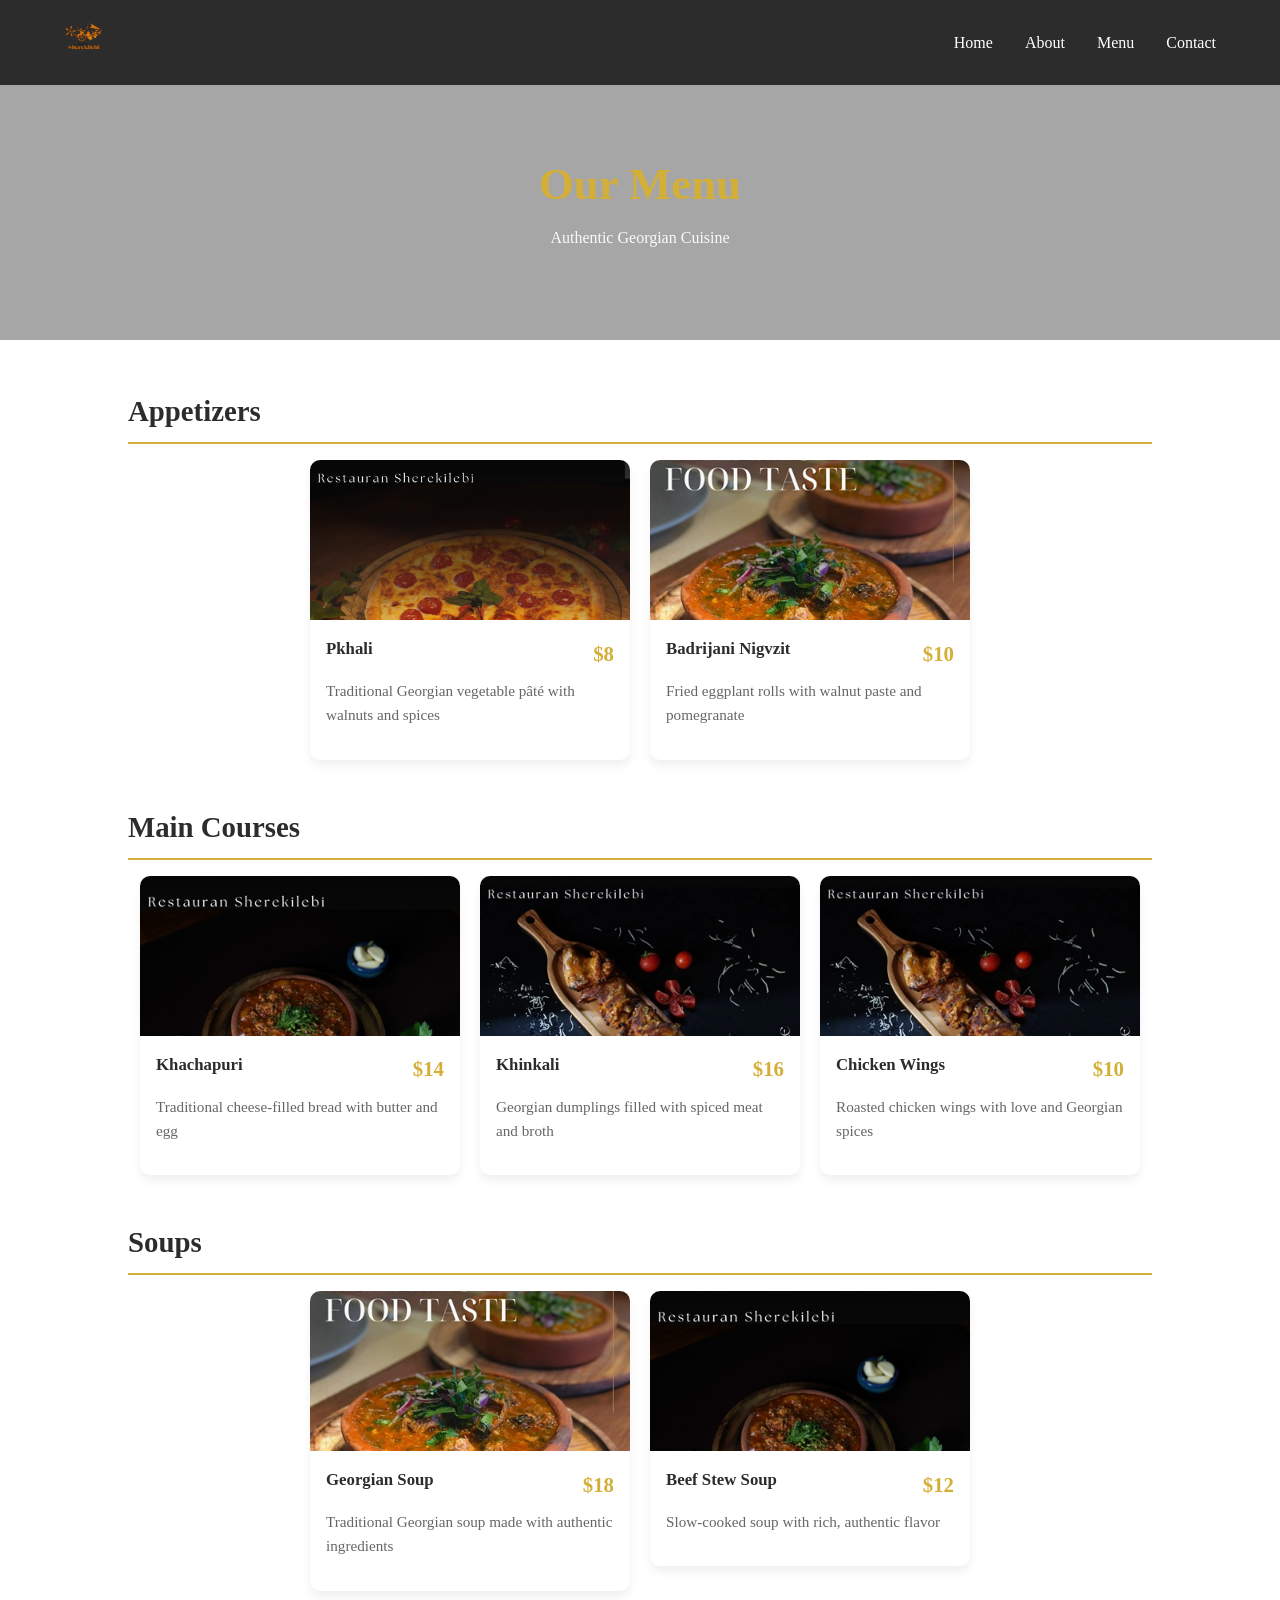
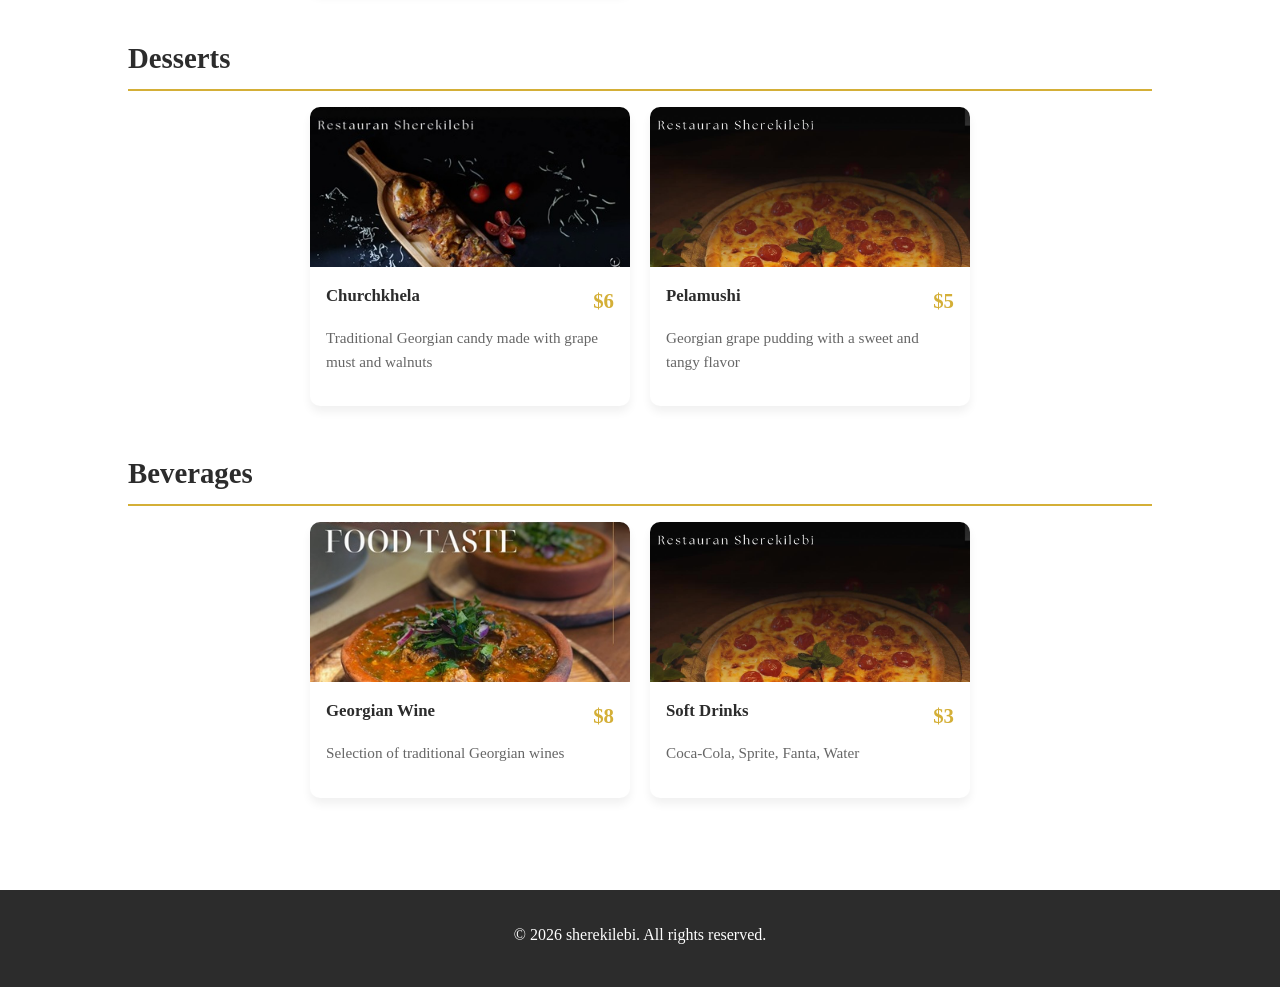
==== commit 02ea32ad: "added new sections" ====
--- a/menu.html
+++ b/menu.html
@@ -23,16 +23,6 @@
         <h1>Our Menu</h1>
         <p>Authentic Georgian Cuisine</p>
     </section>
-
-    <div class="menu-toc">
-        <nav class="toc-nav">
-            <a href="#appetizers">Appetizers</a>
-            <a href="#main-courses">Main Courses</a>
-            <a href="#soups">Soups</a>
-            <a href="#desserts">Desserts</a>
-            <a href="#beverages">Beverages</a>
-        </nav>
-    </div>
 
     <section class="full-menu">
         <div class="menu-category" id="appetizers">
--- a/menu-style.css
+++ b/menu-style.css
@@ -26,49 +26,6 @@
 }
 
 .menu-hero, .menu-category { scroll-margin-top: calc(var(--nav-offset, 60px) + 10px); }
-
-.menu-toc {
-    padding: 1.25rem 10%;
-    background: #fff;
-    display: flex;
-    align-items: center;
-    gap: 1rem;
-    border-bottom: 1px solid rgba(0,0,0,0.06);
-    position: sticky;
-    top: var(--nav-offset, 60px);
-    z-index: 90;
-    flex-wrap: wrap;
-} 
-
-.toc-toggle {
-    background: #2c2c2c;
-    color: #fff;
-    border: none;
-    padding: 0.6rem 0.9rem;
-    border-radius: 6px;
-    font-size: 1rem;
-    cursor: pointer;
-}
-
-.toc-nav {
-    display: flex;
-    gap: 1rem;
-    align-items: center;
-    flex-wrap: wrap;
-}
-
-.toc-nav a {
-    color: #333;
-    text-decoration: none;
-    padding: 0.45rem 0.6rem;
-    border-radius: 6px;
-    transition: background 0.2s, color 0.2s;
-}
-
-.toc-nav a:hover {
-    background: #f3f3f3;
-    color: #111;
-}
 
 .category-buttons {
     display: flex;
@@ -111,12 +68,15 @@
     font-size: 1.8rem;
     color: #2c2c2c;
     margin-bottom: 1rem;
+    padding-bottom: 0.5rem;
+    border-bottom: 2px solid #d4af37;
 }
 
 .menu-items {
     display: grid;
-    grid-template-columns: repeat(auto-fit, minmax(240px, 1fr));
+    grid-template-columns: repeat(auto-fit, minmax(280px, 320px));
     gap: 1.25rem;
+    justify-content: center;
 }
 
 .menu-item {
@@ -178,32 +138,19 @@
 
 /* small utilities */
 .hidden { display: none !important; }
-/* 
+
 @media (max-width: 768px) {
     .menu-hero h1 { font-size: 1.8rem; }
-    .category-buttons { margin-left: 0; width: 100%; gap: 0.4rem; }
-    .toc-nav { width: 100%; }
-    .menu-toc { padding: 0.75rem 6%; }
-}
-@media (max-width: 560px) {
-    .menu-toc {
-        flex-direction: column;
-        align-items: stretch;
-        gap: 0.5rem;
-    }
-
-    .toc-nav {
+    
+    .category-buttons { 
+        margin-left: 0; 
+        width: 100%; 
+        gap: 0.4rem;
         justify-content: center;
     }
-
-    .category-buttons {
-        margin-left: 0;
-        justify-content: center;
-        width: 100%;
-    }
-
+    
     .btn-cat {
         flex: 1;
         text-align: center;
     }
-} */
+}
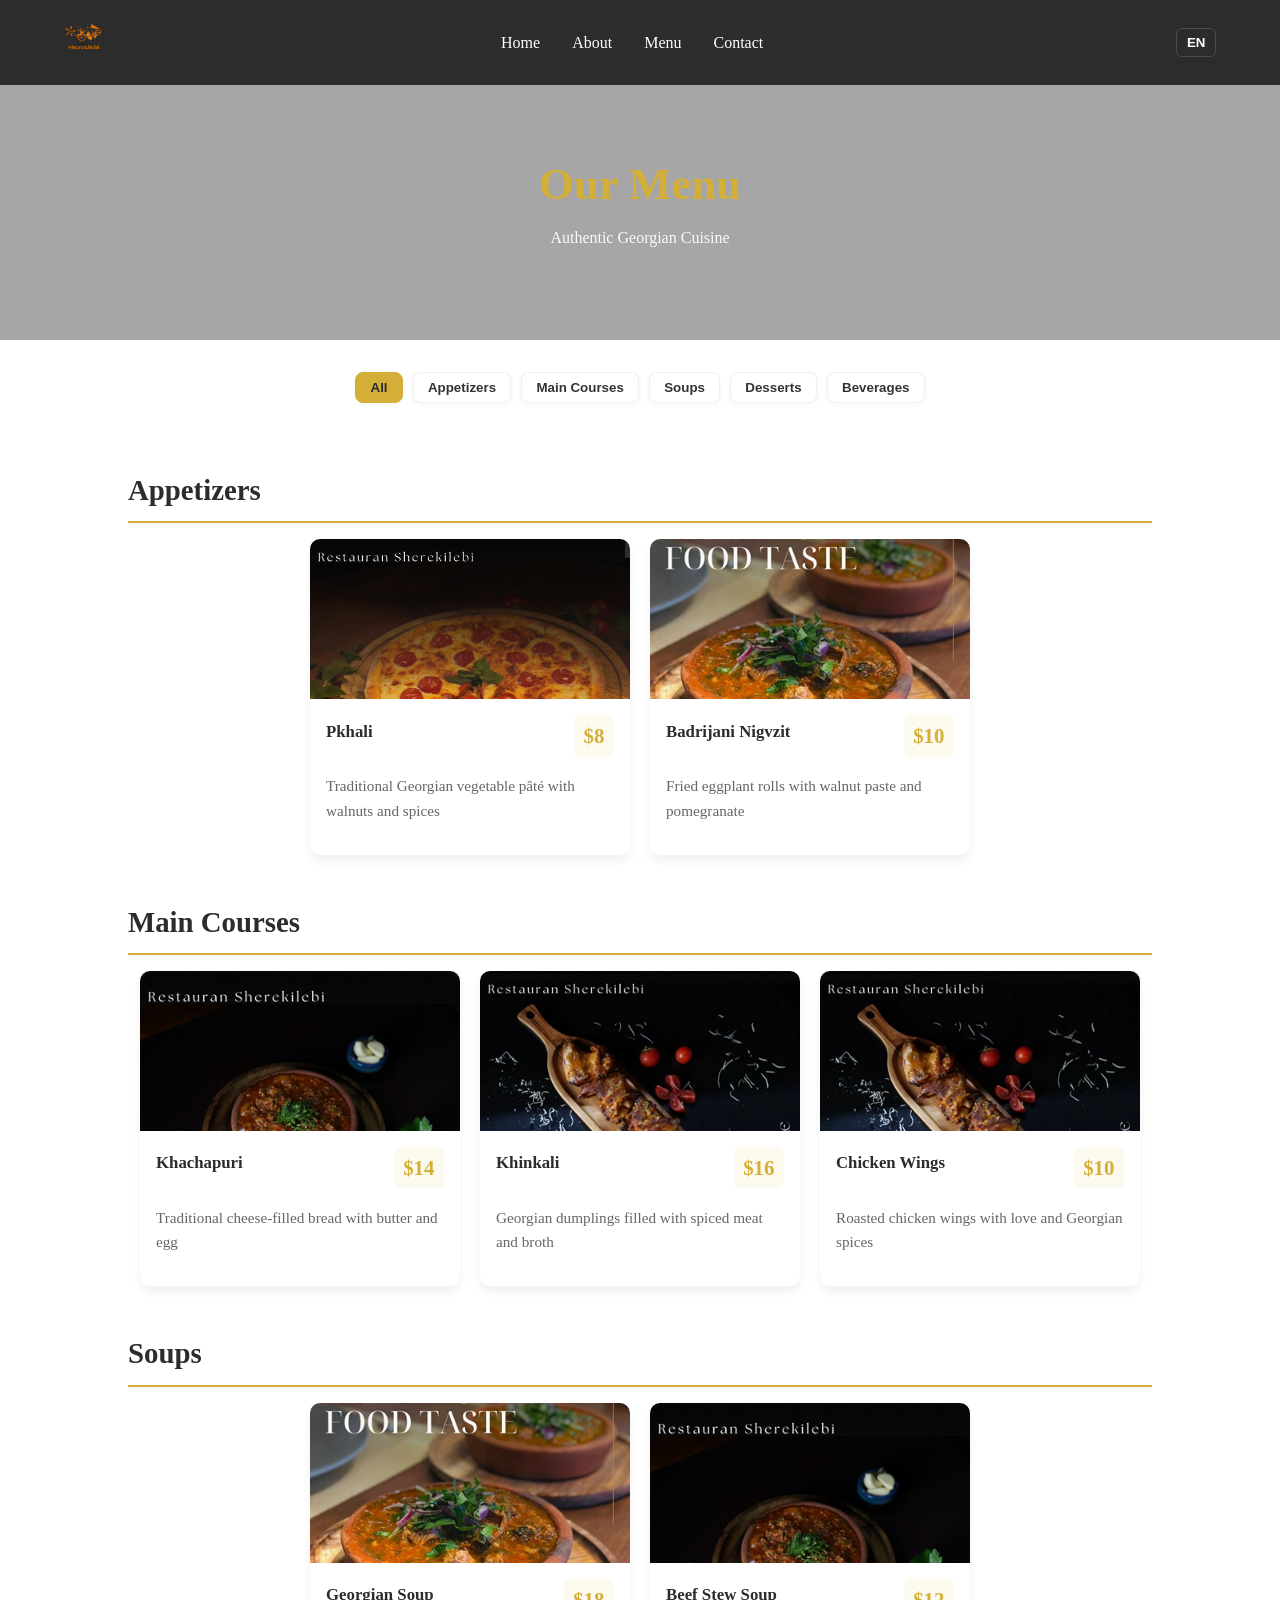
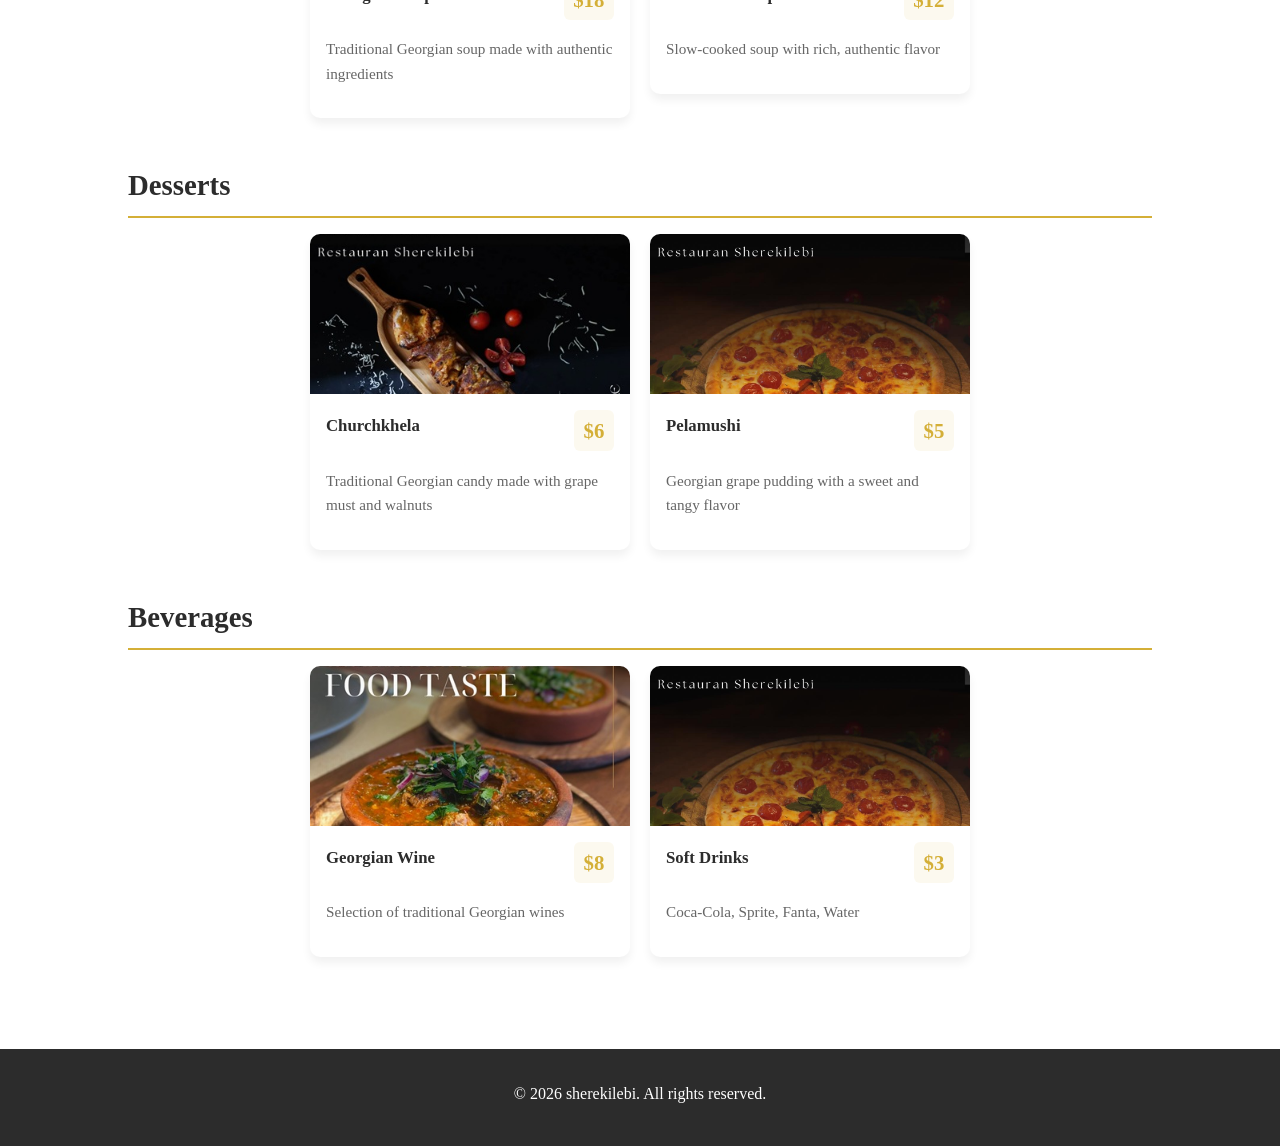
==== commit 8ae78b4b: "added new sections" ====
--- a/menu.html
+++ b/menu.html
@@ -12,31 +12,34 @@
     <nav>
         <div class="logo"><img src="./source/logo-transperent.png" alt="sherekilebi"></div>
         <ul>
-            <li><a href="index.html#home">Home</a></li>
-            <li><a href="index.html#about">About</a></li>
-            <li><a href="menu.html">Menu</a></li>
-            <li><a href="index.html#contact">Contact</a></li>
+            <li><a href="index.html#home" data-i18n="nav.home">Home</a></li>
+            <li><a href="index.html#about" data-i18n="nav.about">About</a></li>
+            <li><a href="menu.html" data-i18n="nav.menu">Menu</a></li>
+            <li><a href="index.html#contact" data-i18n="nav.contact">Contact</a></li>
         </ul>
+        <button class="lang-toggle" aria-label="Toggle language">EN</button>
     </nav>
 
     <section class="menu-hero">
-        <h1>Our Menu</h1>
-        <p>Authentic Georgian Cuisine</p>
-    </section>
+        <h1 data-i18n="menu.hero.title">Our Menu</h1>
+        <p data-i18n="menu.hero.subtitle">Authentic Georgian Cuisine</p>
+    </section> 
+
+    <div class="menu-toc" aria-hidden="false"></div>
 
     <section class="full-menu">
         <div class="menu-category" id="appetizers">
-            <h2>Appetizers</h2>
+            <h2 data-i18n="menu.categories.appetizers">Appetizers</h2>
             <div class="menu-items">
                 <div class="menu-item">
                     <div class="menu-card">
                         <img src="./source/3menu.jpg" alt="Pkhali">
                         <div class="menu-card-content">
                             <div class="item-header">
-                                <h3>Pkhali</h3>
-                                <span class="price">$8</span>
-                            </div>
-                            <p>Traditional Georgian vegetable pâté with walnuts and spices</p>
+                                <h3 data-i18n="menu.items.pkhali.name">Pkhali</h3>
+                                <span class="price" data-i18n="menu.items.pkhali.price">$8</span>
+                            </div>
+                            <p data-i18n="menu.items.pkhali.desc">Traditional Georgian vegetable pâté with walnuts and spices</p>
                         </div>
                     </div>
                 </div>
@@ -45,10 +48,10 @@
                         <img src="./source/2menu.jpg" alt="Badrijani Nigvzit">
                         <div class="menu-card-content">
                             <div class="item-header">
-                                <h3>Badrijani Nigvzit</h3>
-                                <span class="price">$10</span>
-                            </div>
-                            <p>Fried eggplant rolls with walnut paste and pomegranate</p>
+                                <h3 data-i18n="menu.items.badrijani.name">Badrijani Nigvzit</h3>
+                                <span class="price" data-i18n="menu.items.badrijani.price">$10</span>
+                            </div>
+                            <p data-i18n="menu.items.badrijani.desc">Fried eggplant rolls with walnut paste and pomegranate</p>
                         </div>
                     </div>
                 </div>
@@ -56,17 +59,17 @@
         </div>
 
         <div class="menu-category" id="main-courses">
-            <h2>Main Courses</h2>
+            <h2 data-i18n="menu.categories.main-courses">Main Courses</h2>
             <div class="menu-items">
                 <div class="menu-item">
                     <div class="menu-card">
                         <img src="./source/menu.jpg" alt="Khachapuri">
                         <div class="menu-card-content">
                             <div class="item-header">
-                                <h3>Khachapuri</h3>
-                                <span class="price">$14</span>
-                            </div>
-                            <p>Traditional cheese-filled bread with butter and egg</p>
+                                <h3 data-i18n="menu.items.khachapuri.name">Khachapuri</h3>
+                                <span class="price" data-i18n="menu.items.khachapuri.price">$14</span>
+                            </div>
+                            <p data-i18n="menu.items.khachapuri.desc">Traditional cheese-filled bread with butter and egg</p>
                         </div>
                     </div>
                 </div>
@@ -75,10 +78,10 @@
                         <img src="./source/1menu.jpg" alt="Khinkali">
                         <div class="menu-card-content">
                             <div class="item-header">
-                                <h3>Khinkali</h3>
-                                <span class="price">$16</span>
-                            </div>
-                            <p>Georgian dumplings filled with spiced meat and broth</p>
+                                <h3 data-i18n="menu.items.khinkali.name">Khinkali</h3>
+                                <span class="price" data-i18n="menu.items.khinkali.price">$16</span>
+                            </div>
+                            <p data-i18n="menu.items.khinkali.desc">Georgian dumplings filled with spiced meat and broth</p>
                         </div>
                     </div>
                 </div>
@@ -87,10 +90,10 @@
                         <img src="./source/1menu.jpg" alt="Chicken Wings">
                         <div class="menu-card-content">
                             <div class="item-header">
-                                <h3>Chicken Wings</h3>
-                                <span class="price">$10</span>
-                            </div>
-                            <p>Roasted chicken wings with love and Georgian spices</p>
+                                <h3 data-i18n="menu.items.chicken.name">Chicken Wings</h3>
+                                <span class="price" data-i18n="menu.items.chicken.price">$10</span>
+                            </div>
+                            <p data-i18n="menu.items.chicken.desc">Roasted chicken wings with love and Georgian spices</p>
                         </div>
                     </div>
                 </div>
@@ -98,17 +101,17 @@
         </div>
 
         <div class="menu-category" id="soups">
-            <h2>Soups</h2>
+            <h2 data-i18n="menu.categories.soups">Soups</h2>
             <div class="menu-items">
                 <div class="menu-item">
                     <div class="menu-card">
                         <img src="./source/2menu.jpg" alt="Georgian Soup">
                         <div class="menu-card-content">
                             <div class="item-header">
-                                <h3>Georgian Soup</h3>
-                                <span class="price">$18</span>
-                            </div>
-                            <p>Traditional Georgian soup made with authentic ingredients</p>
+                                <h3 data-i18n="menu.items.georgian-soup.name">Georgian Soup</h3>
+                                <span class="price" data-i18n="menu.items.georgian-soup.price">$18</span>
+                            </div>
+                            <p data-i18n="menu.items.georgian-soup.desc">Traditional Georgian soup made with authentic ingredients</p>
                         </div>
                     </div>
                 </div>
@@ -117,10 +120,10 @@
                         <img src="./source/menu.jpg" alt="Beef Stew Soup">
                         <div class="menu-card-content">
                             <div class="item-header">
-                                <h3>Beef Stew Soup</h3>
-                                <span class="price">$12</span>
-                            </div>
-                            <p>Slow-cooked soup with rich, authentic flavor</p>
+                                <h3 data-i18n="menu.items.beef-stew.name">Beef Stew Soup</h3>
+                                <span class="price" data-i18n="menu.items.beef-stew.price">$12</span>
+                            </div>
+                            <p data-i18n="menu.items.beef-stew.desc">Slow-cooked soup with rich, authentic flavor</p>
                         </div>
                     </div>
                 </div>
@@ -128,17 +131,17 @@
         </div>
 
         <div class="menu-category" id="desserts">
-            <h2>Desserts</h2>
+            <h2 data-i18n="menu.categories.desserts">Desserts</h2>
             <div class="menu-items">
                 <div class="menu-item">
                     <div class="menu-card">
                         <img src="./source/1menu.jpg" alt="Churchkhela">
                         <div class="menu-card-content">
                             <div class="item-header">
-                                <h3>Churchkhela</h3>
-                                <span class="price">$6</span>
-                            </div>
-                            <p>Traditional Georgian candy made with grape must and walnuts</p>
+                                <h3 data-i18n="menu.items.churchkhela.name">Churchkhela</h3>
+                                <span class="price" data-i18n="menu.items.churchkhela.price">$6</span>
+                            </div>
+                            <p data-i18n="menu.items.churchkhela.desc">Traditional Georgian candy made with grape must and walnuts</p>
                         </div>
                     </div>
                 </div>
@@ -147,10 +150,10 @@
                         <img src="./source/3menu.jpg" alt="Pelamushi">
                         <div class="menu-card-content">
                             <div class="item-header">
-                                <h3>Pelamushi</h3>
-                                <span class="price">$5</span>
-                            </div>
-                            <p>Georgian grape pudding with a sweet and tangy flavor</p>
+                                <h3 data-i18n="menu.items.pelamushi.name">Pelamushi</h3>
+                                <span class="price" data-i18n="menu.items.pelamushi.price">$5</span>
+                            </div>
+                            <p data-i18n="menu.items.pelamushi.desc">Georgian grape pudding with a sweet and tangy flavor</p>
                         </div>
                     </div>
                 </div>
@@ -158,17 +161,17 @@
         </div>
 
         <div class="menu-category" id="beverages">
-            <h2>Beverages</h2>
+            <h2 data-i18n="menu.categories.beverages">Beverages</h2>
             <div class="menu-items">
                 <div class="menu-item">
                     <div class="menu-card">
                         <img src="./source/2menu.jpg" alt="Georgian Wine">
                         <div class="menu-card-content">
                             <div class="item-header">
-                                <h3>Georgian Wine</h3>
-                                <span class="price">$8</span>
-                            </div>
-                            <p>Selection of traditional Georgian wines</p>
+                                <h3 data-i18n="menu.items.wine.name">Georgian Wine</h3>
+                                <span class="price" data-i18n="menu.items.wine.price">$8</span>
+                            </div>
+                            <p data-i18n="menu.items.wine.desc">Selection of traditional Georgian wines</p>
                         </div>
                     </div>
                 </div>
@@ -177,10 +180,10 @@
                         <img src="./source/3menu.jpg" alt="Soft Drinks">
                         <div class="menu-card-content">
                             <div class="item-header">
-                                <h3>Soft Drinks</h3>
-                                <span class="price">$3</span>
-                            </div>
-                            <p>Coca-Cola, Sprite, Fanta, Water</p>
+                                <h3 data-i18n="menu.items.soft-drinks.name">Soft Drinks</h3>
+                                <span class="price" data-i18n="menu.items.soft-drinks.price">$3</span>
+                            </div>
+                            <p data-i18n="menu.items.soft-drinks.desc">Coca-Cola, Sprite, Fanta, Water</p>
                         </div>
                     </div>
                 </div>
@@ -189,8 +192,9 @@
     </section>
 
     <footer>
-        <p>&copy; 2026 sherekilebi. All rights reserved.</p>
+        <p data-i18n="footer.copyright">&copy; 2026 sherekilebi. All rights reserved.</p>
     </footer>
+    <script src="i18n.js"></script>
     <script src="menu.js"></script>
 </body>
 </html>
--- a/style.css
+++ b/style.css
@@ -54,6 +54,21 @@
 }
 .logo img {
     height: 40px;
+}
+
+nav .lang-toggle {
+    background: transparent;
+    border: 1px solid rgba(255,255,255,0.15);
+    color: #fff;
+    padding: 0.35rem 0.6rem;
+    border-radius: 6px;
+    cursor: pointer;
+    margin-left: 1rem;
+    font-weight: 700;
+}
+
+nav .lang-toggle:hover {
+    background: rgba(255,255,255,0.04);
 }
 
 
@@ -115,30 +130,72 @@
 
 .menu {
     padding: 5rem 10%;
-    
+    background: linear-gradient(180deg, rgba(248,248,248,0.9), rgba(255,255,255,1));
 }
 
 .menu h2 {
-    font-size: 2.5rem;
-    text-align: center;
-    margin-bottom: 3rem;
-    color: #2c2c2c;
+    font-size: 2.25rem;
+    text-align: center;
+    margin-bottom: 1.5rem;
+    color: #2c2c2c;
+    letter-spacing: 0.2px;
 }
 
 .menu-grid {
     display: grid;
-    grid-template-columns: repeat(auto-fit, minmax(250px, 1fr));
+    grid-template-columns: repeat(auto-fit, minmax(260px, 1fr));
     gap: 2rem;
+    align-items: start;
 }
 
 .menu-card {
     background: #fff;
-    border-radius: 10px;
+    border-radius: 12px;
     overflow: hidden;
-    box-shadow: 0 4px 6px rgba(0,0,0,0.1);
-    transition: transform 0.3s;
+    box-shadow: 0 8px 22px rgba(0,0,0,0.06);
+    transition: transform 0.28s, box-shadow 0.28s;
     cursor: pointer;
-}
+    display: flex;
+    flex-direction: column;
+}
+
+.menu-card:hover {
+    transform: translateY(-8px);
+    box-shadow: 0 18px 34px rgba(0,0,0,0.08);
+}
+
+.menu-card img {
+    width: 100%;
+    height: 180px;
+    object-fit: cover;
+}
+
+.menu-card-content {
+    padding: 1.25rem;
+    display: flex;
+    flex-direction: column;
+    gap: 0.6rem;
+}
+
+.menu-card-content h3 {
+    font-size: 1.15rem;
+    margin: 0;
+    color: #222;
+    text-transform: none;
+}
+
+.menu-card-content p { color: #555; margin: 0 0 .25rem 0; }
+
+.price {
+    color: #d4af37;
+    font-size: 0.98rem;
+    font-weight: 800;
+    background: rgba(212,175,55,0.08);
+    padding: .25rem .6rem;
+    border-radius: 6px;
+    align-self: flex-start;
+}
+
 
 .menu-card:hover {
     transform: translateY(-10px);
--- a/menu-style.css
+++ b/menu-style.css
@@ -27,23 +27,32 @@
 
 .menu-hero, .menu-category { scroll-margin-top: calc(var(--nav-offset, 60px) + 10px); }
 
+.menu-toc {
+    display:flex;
+    justify-content:center;
+    padding: 1rem 10%;
+    margin-top: 1rem;
+}
+
 .category-buttons {
     display: flex;
-    gap: 0.5rem;
+    gap: 0.6rem;
     align-items: center;
-    margin-left: auto;
+    margin-left: 0;
     flex-wrap: wrap;
+    justify-content: center;
 }
 
 .btn-cat {
-    background: transparent;
-    border: 1px solid rgba(0,0,0,0.08);
-    padding: 0.45rem 0.8rem;
-    border-radius: 6px;
+    background: #fff;
+    border: 1px solid rgba(0,0,0,0.06);
+    padding: 0.45rem 0.9rem;
+    border-radius: 8px;
     cursor: pointer;
     color: #333;
-    transition: all 0.2s;
-    font-weight: 600;
+    transition: all 0.18s;
+    font-weight: 700;
+    box-shadow: 0 2px 6px rgba(0,0,0,0.04);
 }
 
 .btn-cat:hover {
@@ -58,6 +67,14 @@
 
 .full-menu {
     padding: 3rem 10%;
+}
+
+.menu-empty {
+    margin-top: .75rem;
+    text-align: center;
+    color: #666;
+    font-weight: 600;
+    padding: .5rem 1rem;
 }
 
 .menu-category {
